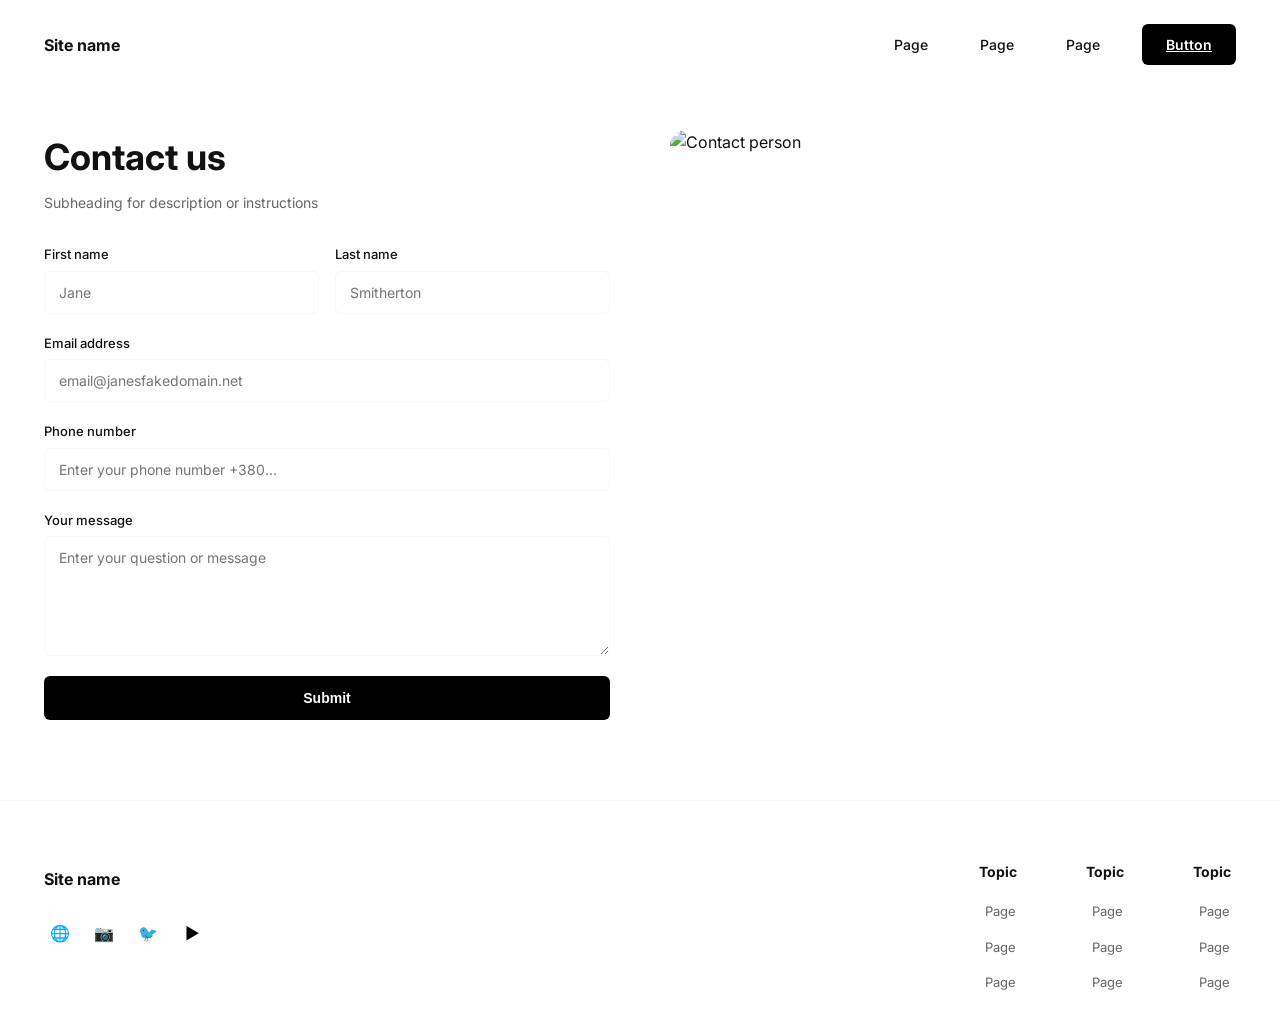
==== contact.html @ 6490fba2 "done" ====
<!DOCTYPE html>
<html lang="uk">

<head>
    <meta charset="UTF-8">
    <meta name="viewport" content="width=device-width, initial-scale=1.0">
    <title>Contact us</title>
    <link rel="stylesheet" href="style.css">
</head>

<body>

    <header class="site-header">
        <div class="container header-inner">
            <a href="index.html" class="site-logo dummy-link">Site name</a>

            <nav class="nav-menu">
                <a href="#" class="nav-link dummy-link">Page</a>
                <a href="#" class="nav-link dummy-link">Page</a>
                <a href="#" class="nav-link dummy-link">Page</a>
                <a href="contact.html" class="btn-black">Button</a>
            </nav>

            <button class="burger-btn" aria-label="Відкрити меню">
                <span></span>
                <span></span>
                <span></span>
            </button>
        </div>
    </header>

    <div class="mobile-menu">
        <div class="mobile-menu-links">
            <a href="#" class="mobile-nav-link dummy-link">Page</a>
            <a href="#" class="mobile-nav-link dummy-link">Page</a>
            <a href="#" class="mobile-nav-link dummy-link">Page</a>
        </div>
        <a href="contact.html" class="btn-black mobile-menu-btn">Send form</a>
    </div>

    <section class="contact-section">
        <div class="container contact-layout">
            <div class="contact-form-block">
                <h1 class="section-title">Contact us</h1>
                <p class="section-subtitle">Subheading for description or instructions</p>

                <form class="contact-form" onsubmit="event.preventDefault();">
                    <div class="form-row">
                        <div class="form-group">
                            <label for="first-name">First name</label>
                            <input type="text" id="first-name" class="form-input" placeholder="Jane">
                        </div>
                        <div class="form-group">
                            <label for="last-name">Last name</label>
                            <input type="text" id="last-name" class="form-input" placeholder="Smitherton">
                        </div>
                    </div>

                    <div class="form-group">
                        <label for="email">Email address</label>
                        <input type="email" id="email" class="form-input" placeholder="email@janesfakedomain.net">
                    </div>

                    <div class="form-group">
                        <label for="phone">Phone number</label>
                        <input type="tel" id="phone" class="form-input" placeholder="Enter your phone number +380...">
                    </div>

                    <div class="form-group">
                        <label for="message">Your message</label>
                        <textarea id="message" class="form-textarea"
                            placeholder="Enter your question or message"></textarea>
                    </div>

                    <button type="submit" class="btn-black" style="width: 100%; padding: 14px;">Submit</button>
                </form>
            </div>

            <div class="contact-image-wrap">
                <img src="img/contact_pic.png" alt="Contact person">
            </div>
        </div>
    </section>

    <footer class="site-footer">
        <div class="container footer-inner">
            <div class="footer-brand">
                <a href="index.html" class="site-logo dummy-link" style="padding-left: 0;">Site name</a>
                <div class="social-icons">
                    <a href="#" class="social-link dummy-link">🌐</a>
                    <a href="#" class="social-link dummy-link">📷</a>
                    <a href="#" class="social-link dummy-link">🐦</a>
                    <a href="#" class="social-link dummy-link">▶</a>
                </div>
            </div>

            <div class="footer-columns">
                <div class="footer-col">
                    <h4 class="footer-col-title">Topic</h4>
                    <ul class="footer-links">
                        <li><a href="#" class="dummy-link">Page</a></li>
                        <li><a href="#" class="dummy-link">Page</a></li>
                        <li><a href="#" class="dummy-link">Page</a></li>
                    </ul>
                </div>
                <div class="footer-col">
                    <h4 class="footer-col-title">Topic</h4>
                    <ul class="footer-links">
                        <li><a href="#" class="dummy-link">Page</a></li>
                        <li><a href="#" class="dummy-link">Page</a></li>
                        <li><a href="#" class="dummy-link">Page</a></li>
                    </ul>
                </div>
                <div class="footer-col">
                    <h4 class="footer-col-title">Topic</h4>
                    <ul class="footer-links">
                        <li><a href="#" class="dummy-link">Page</a></li>
                        <li><a href="#" class="dummy-link">Page</a></li>
                        <li><a href="#" class="dummy-link">Page</a></li>
                    </ul>
                </div>
            </div>
        </div>
    </footer>

    <script src="script.js"></script>
</body>

</html>
---- style.css ----
@import url('https://fonts.googleapis.com/css2?family=Inter:wght@400;500;600;700&display=swap');

:root {
    --font-main: 'Inter', sans-serif;
    --color-black: #000000;
    --color-white: #FFFFFF;
    --color-text-main: #111111;
    --color-text-muted: #666666;
    --color-border: #F7F7F7;
    --color-bg-card: #ffffff;
    --radius-sm: 6px;
    --radius-md: 12px;
    --radius-lg: 16px;
    --transition: all 0.3s cubic-bezier(0.4, 0, 0.2, 1);
}

* {
    box-sizing: border-box;
    margin: 0;
    padding: 0;
}

body {
    font-family: var(--font-main);
    color: var(--color-text-main);
    background-color: var(--color-white);
    line-height: 1.5;
    -webkit-font-smoothing: antialiased;
}

.container {
    max-width: 1240px;
    margin: 0 auto;
    padding: 0 24px;
}

.site-header {
    position: relative;
    z-index: 101;
    padding: 24px 0;
    border-bottom: 1px solid transparent;
}

.header-inner {
    display: flex;
    align-items: center;
    justify-content: space-between;
}

.site-logo {
    font-size: 16px;
    font-weight: 700;
    text-decoration: none;
    color: var(--color-black);
    padding: 6px 0;
    border-radius: var(--radius-sm);
    transition: var(--transition);
}

.dummy-link {
    text-decoration: none !important;
    color: inherit;
    display: inline-block;
    transition: var(--transition);
    border-radius: var(--radius-sm);
}

.dummy-link:hover {
    box-shadow: 0 4px 14px rgba(0, 0, 0, 0.12);
    transform: translateY(-1px);
}

.nav-menu {
    display: flex;
    align-items: center;
    gap: 32px;
}

.nav-link {
    font-size: 14px;
    font-weight: 500;
    padding: 6px 10px;
}

.btn-black {
    background: var(--color-black);
    color: var(--color-white) !important;
    font-size: 14px;
    font-weight: 600;
    padding: 10px 24px;
    border-radius: var(--radius-sm);
    border: none;
    cursor: pointer;
    text-align: center;
    transition: var(--transition);
    display: inline-block;
}

.btn-black:hover {
    background: #222222;
    box-shadow: 0 6px 20px rgba(0, 0, 0, 0.25);
    transform: translateY(-2px);
}

.burger-btn {
    display: none;
    flex-direction: column;
    justify-content: space-between;
    width: 24px;
    height: 22px;
    background: transparent;
    border: none;
    cursor: pointer;
    z-index: 101;
    position: relative;
    padding: 0;
}

.burger-btn span {
    display: block;
    height: 3px;
    width: 100%;
    background: var(--color-black);
    border-radius: 2px;
    transition: transform 0.3s ease, opacity 0.3s ease;
}

.burger-btn.is-active span:nth-child(1) {
    transform: translateY(9.5px) rotate(45deg);
}

.burger-btn.is-active span:nth-child(2) {
    opacity: 0;
}

.burger-btn.is-active span:nth-child(3) {
    transform: translateY(-9.5px) rotate(-45deg);
}

.mobile-menu {
    position: fixed;
    top: 0;
    left: 0;
    width: 100%;
    height: 100vh;
    background: var(--color-white);
    z-index: 100;
    display: flex;
    flex-direction: column;
    align-items: center;
    justify-content: center;
    padding: 24px;
    opacity: 0;
    visibility: hidden;
    pointer-events: none;
    transition: opacity 0.3s ease, visibility 0.3s ease;
}

.mobile-menu.is-open {
    opacity: 1 !important;
    visibility: visible !important;
    pointer-events: auto;
}

.mobile-menu-links {
    width: 100%;
    max-width: 320px;
    display: flex;
    flex-direction: column;
    border-top: 1px solid #eeeeee;
}

.mobile-nav-link {
    display: block;
    width: 100%;
    text-align: center;
    padding: 14px 0;
    font-size: 15px;
    font-weight: 600;
    color: var(--color-text-main);
    text-decoration: none;
    border-bottom: 1px solid #eeeeee;
    transition: var(--transition);
}

.mobile-menu-btn {
    margin-top: 36px;
    min-width: 180px;
    text-align: center;
}

.hero-section {
    text-align: center;
    padding: 60px 0 40px;
}

.hero-title {
    font-size: 48px;
    font-weight: 700;
    margin-bottom: 12px;
    letter-spacing: -0.02em;
}

.hero-subtitle {
    font-size: 16px;
    color: var(--color-text-muted);
    margin-bottom: 28px;
}

.hero-image-wrap {
    width: 100%;
    max-width: 100%;
    margin: 0 auto;
    border-radius: var(--radius-lg);
    overflow: hidden;
}

.hero-image-wrap img {
    width: 100%;
    height: auto;
    display: block;
    object-fit: cover;
}

.testimonials-section {
    padding: 80px 0;
}

.section-title {
    font-size: 28px;
    font-weight: 700;
    margin-bottom: 8px;
}

.section-subtitle {
    font-size: 14px;
    color: var(--color-text-muted);
    margin-bottom: 40px;
}

.cards-grid {
    display: grid;
    grid-template-columns: repeat(3, 1fr);
    gap: 24px;
}

.testimonial-card {
    background: var(--color-bg-card);
    border: 1px solid var(--color-border);
    border-radius: var(--radius-md);
    padding: 24px;
    transition: transform 0.3s cubic-bezier(0.34, 1.56, 0.64, 1), box-shadow 0.3s ease;
    cursor: pointer;
}

.testimonial-card:hover {
    transform: scale(1.05);
    box-shadow: 0 16px 32px rgba(0, 0, 0, 0.08);
}

.card-quote {
    font-size: 15px;
    font-weight: 600;
    margin-bottom: 24px;
}

.card-author {
    display: flex;
    align-items: center;
    gap: 12px;
}

.author-avatar {
    width: 40px;
    height: 40px;
    border-radius: 50%;
    object-fit: cover;
}

.author-name {
    font-size: 14px;
    font-weight: 600;
}

.author-desc {
    font-size: 12px;
    color: var(--color-text-muted);
}

.contact-section {
    padding: 40px 0 80px;
}

.contact-layout {
    display: grid;
    grid-template-columns: 1fr 1fr;
    gap: 60px;
    align-items: start;
}

.contact-form-block .section-title {
    font-size: 36px;
    margin-bottom: 8px;
}

.contact-form-block .section-subtitle {
    margin-bottom: 32px;
}

.form-row {
    display: grid;
    grid-template-columns: 1fr 1fr;
    gap: 16px;
}

.form-group {
    margin-bottom: 20px;
    display: flex;
    flex-direction: column;
    gap: 6px;
}

.form-group label {
    font-size: 13px;
    font-weight: 500;
    color: var(--color-text-main);
}

.form-input,
.form-textarea {
    width: 100%;
    padding: 12px 14px;
    border: 1px solid var(--color-border);
    border-radius: var(--radius-sm);
    font-family: inherit;
    font-size: 14px;
    outline: none;
    transition: var(--transition);
}

.form-input:focus,
.form-textarea:focus {
    border-color: var(--color-black);
    box-shadow: 0 0 0 2px rgba(0, 0, 0, 0.05);
}

.form-textarea {
    min-height: 120px;
    resize: vertical;
}

.contact-image-wrap {
    border-radius: var(--radius-lg);
    overflow: hidden;
    height: 100%;
    max-height: 540px;
}

.contact-image-wrap img {
    width: 100%;
    height: 100%;
    object-fit: cover;
    display: block;
}

.site-footer {
    padding: 60px 0 40px;
    border-top: 1px solid var(--color-border);
}

.footer-inner {
    display: flex;
    justify-content: space-between;
    align-items: flex-start;
}

.footer-brand {
    display: flex;
    flex-direction: column;
    gap: 20px;
}

.social-icons {
    display: flex;
    gap: 12px;
}

.social-link {
    display: flex;
    align-items: center;
    justify-content: center;
    width: 32px;
    height: 32px;
    border-radius: 50%;
    color: var(--color-black);
}

.footer-columns {
    display: flex;
    gap: 64px;
}

.footer-col-title {
    font-size: 14px;
    font-weight: 700;
    margin-bottom: 16px;
}

.footer-links {
    list-style: none;
    display: flex;
    flex-direction: column;
    gap: 10px;
}

.footer-links a {
    font-size: 13px;
    color: var(--color-text-muted);
    padding: 2px 6px;
}

@media (max-width: 992px) {
    .hero-title {
        font-size: 36px;
    }

    .cards-grid {
        grid-template-columns: 1fr;
    }

    .contact-layout {
        grid-template-columns: 1fr;
        gap: 40px;
        justify-items: center;
    }

    .contact-form-block {
        width: 100%;
        max-width: 440px;
        margin: 0 auto;
    }

    .contact-form-block .section-title,
    .contact-form-block .section-subtitle {
        text-align: center;
    }

    .contact-image-wrap {
        order: -1;
        width: 100%;
        max-width: 440px;
        max-height: 380px;
        margin: 0 auto;
    }

    .form-row {
        grid-template-columns: 1fr;
    }

    .footer-inner {
        flex-direction: column;
        gap: 40px;
    }

    .footer-columns {
        width: 100%;
        justify-content: space-between;
        gap: 20px;
    }
}

@media (max-width: 768px) {
    .nav-menu {
        display: none;
    }

    .burger-btn {
        display: flex;
    }

    .form-row {
        grid-template-columns: 1fr;
    }
}
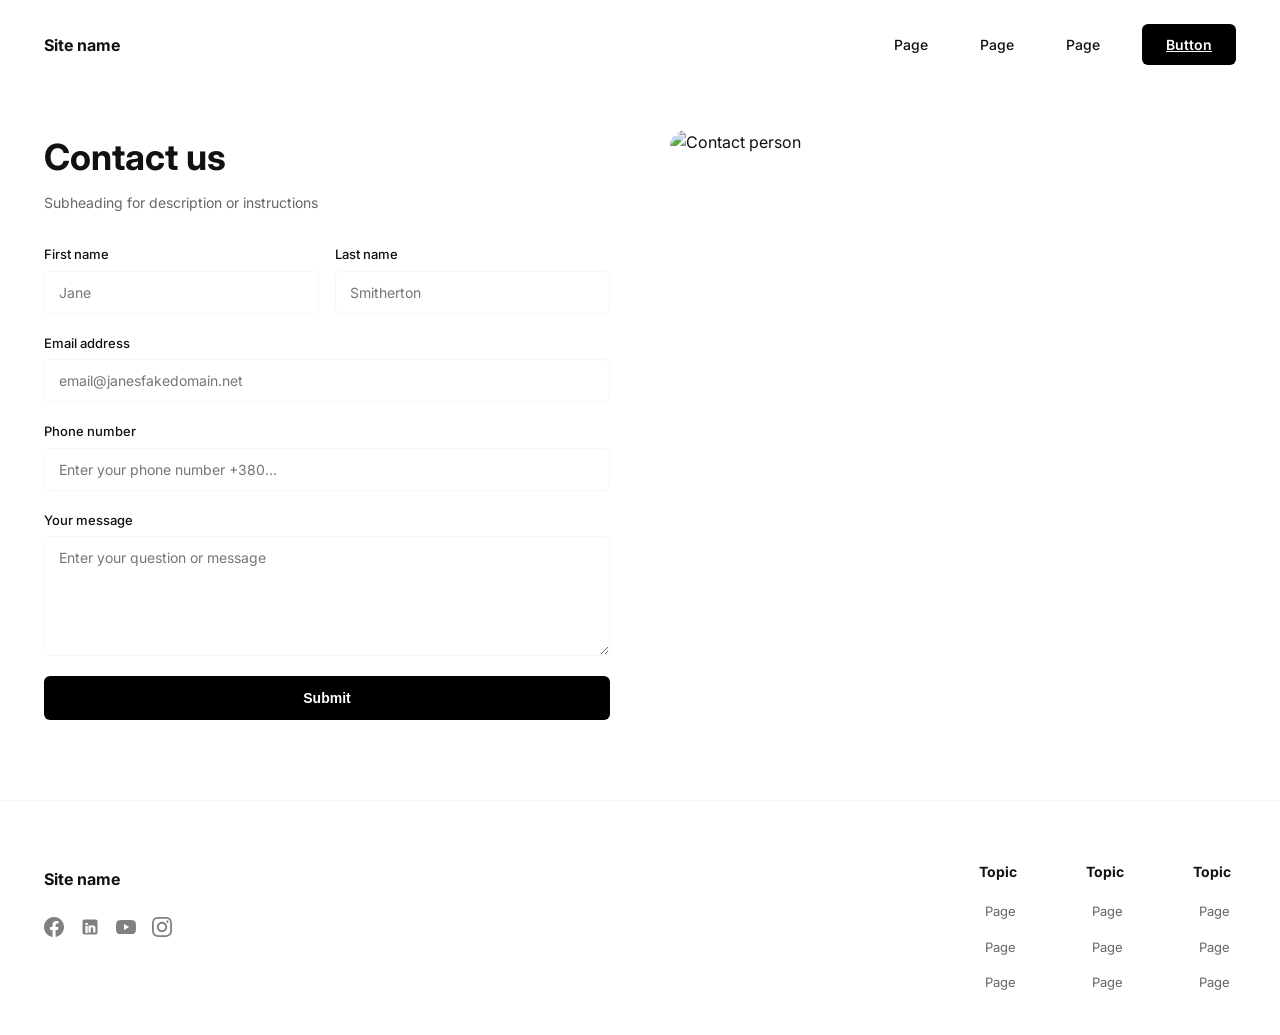
==== commit d333d553: "123" ====
--- a/contact.html
+++ b/contact.html
@@ -87,10 +87,18 @@
             <div class="footer-brand">
                 <a href="index.html" class="site-logo dummy-link" style="padding-left: 0;">Site name</a>
                 <div class="social-icons">
-                    <a href="#" class="social-link dummy-link">🌐</a>
-                    <a href="#" class="social-link dummy-link">📷</a>
-                    <a href="#" class="social-link dummy-link">🐦</a>
-                    <a href="#" class="social-link dummy-link">▶</a>
+                    <a href="#" class="social-link dummy-link" aria-label="Facebook">
+                        <svg width="20" height="20" viewBox="0 0 24 24" fill="currentColor"><path d="M12 0C5.373 0 0 5.373 0 12c0 6.016 4.432 10.984 10.206 11.852V15.47H7.178V12h3.028V9.356c0-3.007 1.792-4.668 4.533-4.668 1.312 0 2.686.234 2.686.234v2.953H15.91c-1.491 0-1.956.925-1.956 1.874V12h3.328l-.532 3.47h-2.796v8.382C19.568 22.984 24 18.016 24 12 24 5.373 18.627 0 12 0z"/></svg>
+                    </a>
+                    <a href="#" class="social-link dummy-link" aria-label="LinkedIn">
+                        <svg width="20" height="20" viewBox="0 0 24 24" fill="currentColor"><path d="M19 3a2 2 0 0 1 2 2v14a2 2 0 0 1-2 2H5a2 2 0 0 1-2-2V5a2 2 0 0 1 2-2h14m-.5 15.5v-5.3a3.26 3.26 0 0 0-3.26-3.26c-.85 0-1.84.52-2.28 1.3v-1.11h-2.79v8.37h2.79v-4.93c0-.77.62-1.4 1.39-1.4a1.4 1.4 0 0 1 1.4 1.4v4.93h2.75M6.46 10.9v8.37H9.25V10.9H6.46M7.86 6.78a1.6 1.6 0 1 0 0 3.2 1.6 1.6 0 0 0 0-3.2z"/></svg>
+                    </a>
+                    <a href="#" class="social-link dummy-link" aria-label="YouTube">
+                        <svg width="20" height="20" viewBox="0 0 24 24" fill="currentColor"><path d="M23.498 6.186a3.016 3.016 0 0 0-2.122-2.136C19.505 3.545 12 3.545 12 3.545s-7.505 0-9.377.505A3.017 3.017 0 0 0 .502 6.186C0 8.07 0 12 0 12s0 3.93.502 5.814a3.016 3.016 0 0 0 2.122 2.136c1.871.505 9.376.505 9.376.505s7.505 0 9.377-.505a3.015 3.015 0 0 0 2.122-2.136C24 15.93 24 12 24 12s0-3.93-.502-5.814zM9.545 15.568V8.432L15.818 12l-6.273 3.568z"/></svg>
+                    </a>
+                    <a href="#" class="social-link dummy-link" aria-label="Instagram">
+                        <svg width="20" height="20" viewBox="0 0 24 24" fill="currentColor"><path d="M12 2.163c3.204 0 3.584.012 4.85.07 3.252.148 4.771 1.691 4.919 4.919.058 1.265.069 1.645.069 4.849 0 3.205-.012 3.584-.069 4.849-.149 3.225-1.664 4.771-4.919 4.919-1.266.058-1.644.07-4.85.07-3.204 0-3.584-.012-4.849-.07-3.26-.149-4.771-1.699-4.919-4.92-.058-1.265-.07-1.644-.07-4.849 0-3.204.013-3.583.07-4.849.149-3.227 1.664-4.771 4.919-4.919 1.266-.057 1.645-.069 4.849-.069zm0-2.163c-3.259 0-3.667.014-4.947.072-4.358.2-6.78 2.618-6.98 6.98-.059 1.281-.073 1.689-.073 4.948 0 3.259.014 3.668.072 4.948.2 4.358 2.618 6.78 6.98 6.98 1.281.058 1.689.072 4.948.072 3.259 0 3.668-.014 4.948-.072 4.354-.2 6.782-2.618 6.979-6.98.059-1.28.073-1.689.073-4.948 0-3.259-.014-3.667-.072-4.947-.196-4.354-2.617-6.78-6.979-6.98-1.281-.059-1.69-.073-4.949-.073zm0 5.838c-3.403 0-6.162 2.759-6.162 6.162s2.759 6.163 6.162 6.163 6.162-2.759 6.162-6.163c0-3.403-2.759-6.162-6.162-6.162zm0 10.162c-2.209 0-4-1.79-4-4 0-2.209 1.791-4 4-4s4 1.791 4 4c0 2.21-1.791 4-4 4zm6.406-11.845c-.796 0-1.441.645-1.441 1.44s.645 1.44 1.441 1.44c.795 0 1.439-.645 1.439-1.44s-.644-1.44-1.439-1.44z"/></svg>
+                    </a>
                 </div>
             </div>
 
--- a/style.css
+++ b/style.css
@@ -382,17 +382,21 @@
 
 .social-icons {
     display: flex;
-    gap: 12px;
+    gap: 16px;
+    align-items: center;
 }
 
 .social-link {
     display: flex;
     align-items: center;
     justify-content: center;
-    width: 32px;
-    height: 32px;
-    border-radius: 50%;
+    color: #808080;
+    transition: var(--transition);
+}
+
+.social-link:hover {
     color: var(--color-black);
+    transform: translateY(-2px);
 }
 
 .footer-columns {
